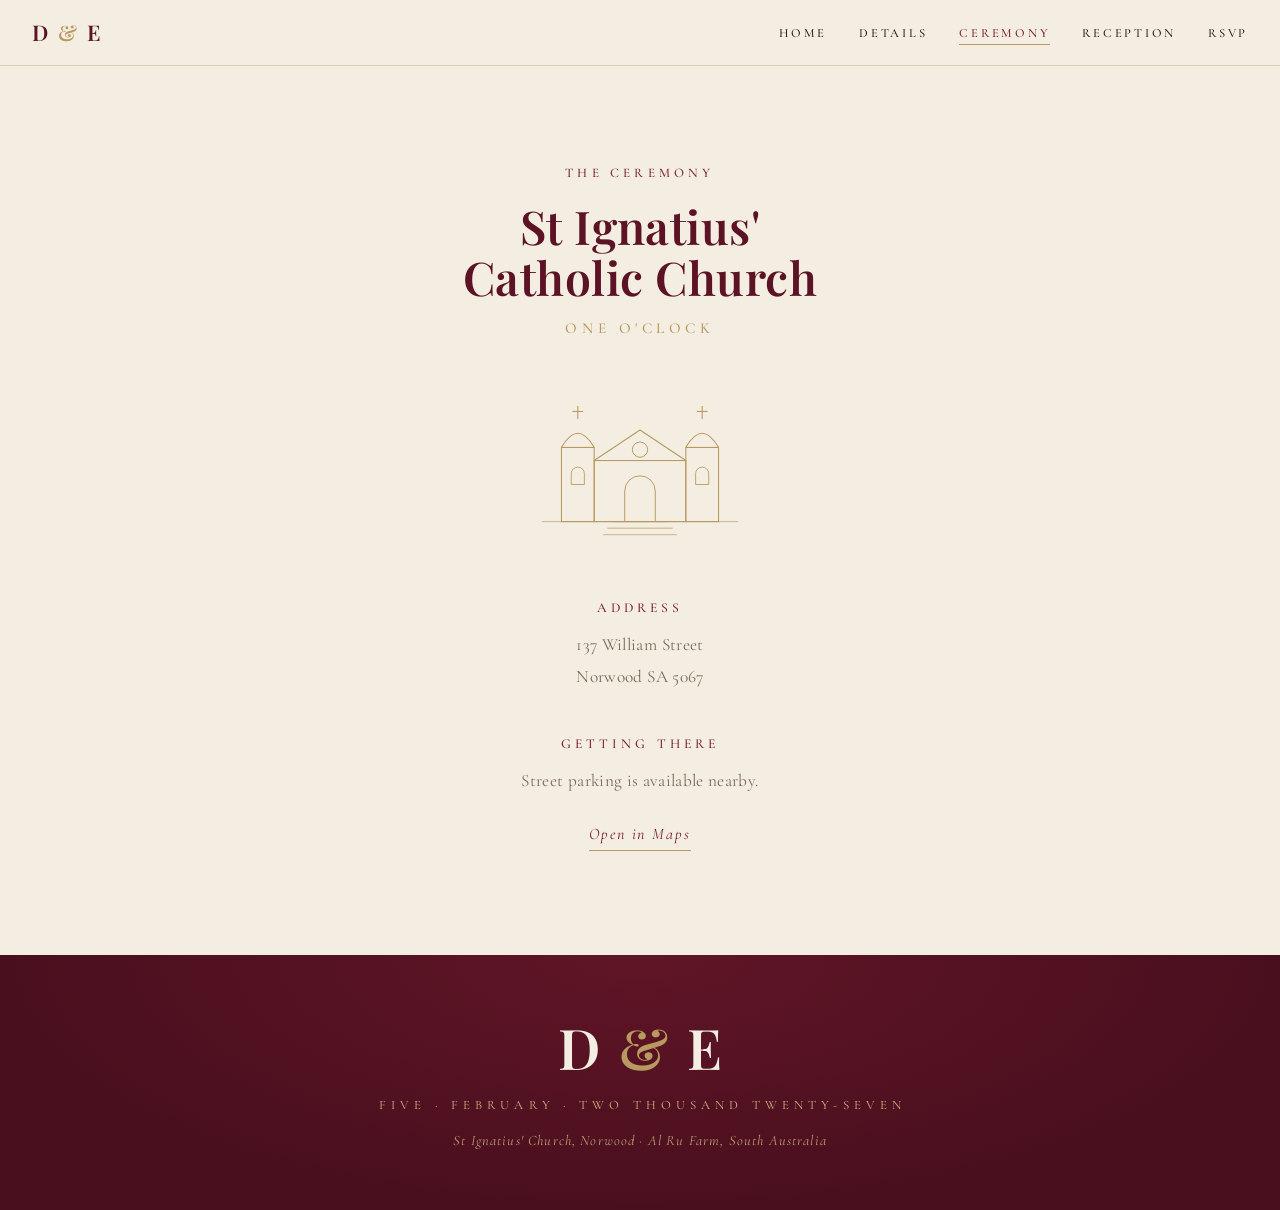
==== ceremony.html @ ce4c3391 "Redesign site to match invitation suite; add multi-page tabs Rework the wedding site into standalone" ====
<!DOCTYPE html>
<html lang="en">
<head>
  <meta charset="UTF-8" />
  <meta name="viewport" content="width=device-width, initial-scale=1.0" />
  <title>The Ceremony · Daniel &amp; Emilia</title>
  <meta name="description" content="The ceremony · St Ignatius' Catholic Church, Norwood · 5 February 2027" />
  <link rel="preconnect" href="https://fonts.googleapis.com" />
  <link rel="preconnect" href="https://fonts.gstatic.com" crossorigin />
  <link href="https://fonts.googleapis.com/css2?family=Cormorant+Garamond:ital,wght@0,300;0,400;0,500;0,600;1,300;1,400;1,500&family=Playfair+Display:ital,wght@0,400;0,500;0,600;0,700;1,400;1,500;1,600&display=swap" rel="stylesheet" />
  <link rel="stylesheet" href="styles.css" />
</head>
<body>

  <nav class="nav">
    <a href="index.html" class="nav-mono">D <span>&amp;</span> E</a>
    <ul class="nav-links">
      <li><a href="index.html">Home</a></li>
      <li><a href="details.html">Details</a></li>
      <li><a href="ceremony.html" class="active">Ceremony</a></li>
      <li><a href="reception.html">Reception</a></li>
      <li><a href="rsvp.html">RSVP</a></li>
    </ul>
  </nav>

  <main>
    <section class="page">
      <p class="eyebrow">The Ceremony</p>
      <div class="place">
        <h1 class="place-name">St Ignatius'<br/>Catholic Church</h1>
        <p class="place-time">One O'Clock</p>

        <div class="building" aria-hidden="true">
          <svg viewBox="0 0 220 150">
            <rect x="38" y="60" width="30" height="68" fill="none" stroke="currentColor" stroke-width="1"/>
            <path d="M38 60 Q53 34 68 60" fill="none" stroke="currentColor" stroke-width="1"/>
            <line x1="53" y1="34" x2="53" y2="22" stroke="currentColor" stroke-width="1"/>
            <line x1="48" y1="27" x2="58" y2="27" stroke="currentColor" stroke-width="1"/>
            <rect x="152" y="60" width="30" height="68" fill="none" stroke="currentColor" stroke-width="1"/>
            <path d="M152 60 Q167 34 182 60" fill="none" stroke="currentColor" stroke-width="1"/>
            <line x1="167" y1="34" x2="167" y2="22" stroke="currentColor" stroke-width="1"/>
            <line x1="162" y1="27" x2="172" y2="27" stroke="currentColor" stroke-width="1"/>
            <rect x="68" y="72" width="84" height="56" fill="none" stroke="currentColor" stroke-width="1"/>
            <path d="M68 72 L110 44 L152 72" fill="none" stroke="currentColor" stroke-width="1" stroke-linejoin="round"/>
            <circle cx="110" cy="62" r="7" fill="none" stroke="currentColor" stroke-width="0.9"/>
            <path d="M96 128 L96 100 a14 14 0 0 1 28 0 L124 128" fill="none" stroke="currentColor" stroke-width="0.9"/>
            <path d="M47 94 L47 84 a6 6 0 0 1 12 0 L59 94 Z" fill="none" stroke="currentColor" stroke-width="0.8"/>
            <path d="M161 94 L161 84 a6 6 0 0 1 12 0 L173 94 Z" fill="none" stroke="currentColor" stroke-width="0.8"/>
            <line x1="84" y1="128" x2="136" y2="128" stroke="currentColor" stroke-width="0.8"/>
            <line x1="80" y1="134" x2="140" y2="134" stroke="currentColor" stroke-width="0.7"/>
            <line x1="76" y1="140" x2="144" y2="140" stroke="currentColor" stroke-width="0.6"/>
            <line x1="20" y1="128" x2="200" y2="128" stroke="currentColor" stroke-width="0.6"/>
          </svg>
        </div>

        <div class="place-block">
          <p class="detail-label">Address</p>
          <p class="detail-text">137 William Street<br/>Norwood SA 5067</p>
        </div>

        <div class="place-block">
          <p class="detail-label">Getting There</p>
          <p class="detail-text">Street parking is available nearby.</p>
          <a class="map-link" href="https://maps.google.com/?q=St+Ignatius+Catholic+Church+137+William+Street+Norwood+SA+5067" target="_blank" rel="noopener">Open in Maps</a>
        </div>
      </div>
    </section>
  </main>

  <footer class="footer">
    <p class="monogram">D <span>&amp;</span> E</p>
    <p class="footer-date">Five · February · Two Thousand Twenty-Seven</p>
    <p class="footer-small">St Ignatius' Church, Norwood · Al Ru Farm, South Australia</p>
  </footer>

</body>
</html>
---- styles.css ----
:root {
  --burgundy-dark: #4a0f1e;
  --burgundy: #5c1325;
  --burgundy-wine: #7a1d31;
  --cream: #f4eee2;
  --cream-soft: #f8f3e8;
  --cream-warm: #ece2cf;
  --champagne: #b8995f;
  --champagne-soft: #cdb585;
  --ink: #2b1d15;
  --muted: #7a6a5a;
}

* { box-sizing: border-box; margin: 0; padding: 0; }

html { scroll-behavior: smooth; }

body {
  background: var(--cream);
  color: var(--ink);
  font-family: 'Cormorant Garamond', Georgia, serif;
  font-weight: 400;
  line-height: 1.7;
  font-size: 17px;
  min-height: 100vh;
  display: flex;
  flex-direction: column;
  -webkit-font-smoothing: antialiased;
  -moz-osx-font-smoothing: grayscale;
}

main { flex: 1 0 auto; }

img { max-width: 100%; display: block; }

/* ============================================================
   NAV / TABS
============================================================ */
.nav {
  position: sticky;
  top: 0;
  z-index: 100;
  display: flex;
  align-items: center;
  justify-content: space-between;
  padding: 0.9rem 2rem;
  background: rgba(244, 238, 226, 0.94);
  -webkit-backdrop-filter: blur(8px);
  backdrop-filter: blur(8px);
  border-bottom: 1px solid rgba(184, 153, 95, 0.35);
}

.nav-mono {
  font-family: 'Playfair Display', serif;
  font-weight: 600;
  font-size: 1.35rem;
  color: var(--burgundy);
  text-decoration: none;
  letter-spacing: 0.08em;
}
.nav-mono span { color: var(--champagne); margin: 0 0.08em; }

.nav-links {
  list-style: none;
  display: flex;
  gap: 2rem;
  flex-wrap: wrap;
  justify-content: flex-end;
}
.nav-links a {
  font-family: 'Cormorant Garamond', serif;
  font-size: 0.78rem;
  font-weight: 500;
  letter-spacing: 0.22em;
  text-transform: uppercase;
  color: var(--ink);
  text-decoration: none;
  padding-bottom: 3px;
  border-bottom: 1px solid transparent;
  transition: color 0.25s ease, border-color 0.25s ease;
}
.nav-links a:hover { color: var(--burgundy-wine); }
.nav-links a.active {
  color: var(--burgundy-wine);
  border-bottom-color: var(--champagne);
}

/* ============================================================
   HERO / THE INVITATION
============================================================ */
.hero {
  min-height: calc(100vh - 62px);
  background: var(--cream);
  background-image: radial-gradient(ellipse at top, rgba(184, 153, 95, 0.10), transparent 65%);
  color: var(--ink);
  display: flex;
  align-items: center;
  justify-content: center;
  padding: 3.5rem 1.5rem;
}

.invite-frame {
  border: 1px solid rgba(184, 153, 95, 0.55);
  padding: clamp(2.5rem, 6vw, 4.5rem) clamp(1.5rem, 5vw, 4rem);
  max-width: 720px;
  width: 100%;
  position: relative;
}
.invite-frame::before {
  content: "";
  position: absolute;
  inset: 7px;
  border: 1px solid rgba(184, 153, 95, 0.28);
  pointer-events: none;
}

.hero-inner { text-align: center; position: relative; }

.building {
  color: var(--champagne);
  width: clamp(150px, 30vw, 240px);
  margin: 0 auto 2rem;
}
.building svg { width: 100%; height: auto; }

.hero-names {
  font-family: 'Playfair Display', serif;
  font-weight: 600;
  font-size: clamp(2.8rem, 9vw, 5.25rem);
  line-height: 1.0;
  color: var(--burgundy);
  text-transform: uppercase;
  letter-spacing: 0.02em;
  margin-bottom: 1.75rem;
}
.hero-names .name { display: block; }
.hero-names .amp {
  display: block;
  font-family: 'Playfair Display', serif;
  font-style: italic;
  font-weight: 400;
  text-transform: none;
  color: var(--champagne);
  font-size: 0.62em;
  line-height: 0.9;
  margin: 0.02em 0;
}

.hero-tag {
  font-family: 'Cormorant Garamond', serif;
  font-weight: 400;
  font-size: clamp(0.8rem, 1.6vw, 0.95rem);
  color: var(--muted);
  letter-spacing: 0.3em;
  text-transform: uppercase;
  line-height: 2;
  margin-bottom: 1.5rem;
}

.hero-date-big {
  font-family: 'Playfair Display', serif;
  font-weight: 600;
  font-size: clamp(1.1rem, 2.4vw, 1.5rem);
  color: var(--ink);
  letter-spacing: 0.12em;
  text-transform: uppercase;
  margin-bottom: 2rem;
}

.hero-rule { display: flex; justify-content: center; margin: 1.75rem 0; }
.hero-rule span {
  display: block;
  height: 1px;
  width: 150px;
  background: linear-gradient(to right, transparent, var(--champagne), transparent);
}

.invite-addresses {
  display: grid;
  grid-template-columns: 1fr 1fr;
  gap: 2.5rem;
  max-width: 520px;
  margin: 0 auto 2.5rem;
}
.invite-address {
  font-family: 'Cormorant Garamond', serif;
  font-size: 0.82rem;
  font-weight: 500;
  letter-spacing: 0.16em;
  text-transform: uppercase;
  color: var(--burgundy-wine);
  line-height: 1.9;
}
@media (max-width: 520px) {
  .invite-addresses { grid-template-columns: 1fr; gap: 1.75rem; }
}

/* ============================================================
   BUTTONS
============================================================ */
.btn {
  display: inline-block;
  align-self: center;
  background: var(--burgundy);
  color: var(--cream);
  border: 1px solid var(--burgundy);
  padding: 1.05rem 3.5rem;
  font-family: 'Cormorant Garamond', serif;
  font-size: 0.78rem;
  font-weight: 500;
  letter-spacing: 0.5em;
  text-transform: uppercase;
  text-decoration: none;
  cursor: pointer;
  transition: all 0.35s ease;
  padding-left: calc(3.5rem + 0.5em);
}
.btn:hover { background: var(--burgundy-dark); border-color: var(--champagne); }

.btn-line {
  background: transparent;
  color: var(--burgundy);
  border: 1px solid var(--champagne);
  font-size: 0.72rem;
  letter-spacing: 0.55em;
  padding: 0.95rem 2.75rem;
  padding-left: calc(2.75rem + 0.55em);
}
.btn-line:hover { background: var(--burgundy); color: var(--cream); border-color: var(--burgundy); }

/* ============================================================
   INTERIOR PAGES
============================================================ */
.page {
  padding: 6rem 1.5rem 6.5rem;
  text-align: center;
}

.eyebrow {
  font-family: 'Cormorant Garamond', serif;
  font-weight: 500;
  font-size: 0.82rem;
  color: var(--burgundy-wine);
  letter-spacing: 0.32em;
  text-transform: uppercase;
  margin-bottom: 1rem;
}

.section-title {
  font-family: 'Playfair Display', serif;
  font-weight: 600;
  font-size: clamp(2.4rem, 6vw, 4rem);
  line-height: 1.05;
  color: var(--burgundy);
  letter-spacing: 0.01em;
  margin-bottom: 1.5rem;
}

.ornament {
  color: var(--champagne);
  display: flex;
  justify-content: center;
  margin: 0 auto 3rem;
  max-width: 180px;
  opacity: 0.85;
}
.ornament svg { width: 100%; height: auto; }

/* ---- Details grid ---- */
.detail-grid {
  display: grid;
  grid-template-columns: 1fr 1fr;
  gap: 4rem 3rem;
  max-width: 820px;
  margin: 2.5rem auto 0;
}
@media (max-width: 640px) {
  .detail-grid { grid-template-columns: 1fr; gap: 3.25rem; }
}

.detail { text-align: center; padding: 0 0.5rem; }

.detail-label {
  font-family: 'Cormorant Garamond', serif;
  font-weight: 500;
  font-size: 0.85rem;
  color: var(--burgundy-wine);
  letter-spacing: 0.3em;
  text-transform: uppercase;
  margin-bottom: 1rem;
}

.detail-sub {
  font-family: 'Playfair Display', serif;
  font-style: italic;
  font-weight: 400;
  font-size: 1.25rem;
  color: var(--burgundy-wine);
  margin-bottom: 0.6rem;
}

.detail-text {
  font-family: 'Cormorant Garamond', serif;
  font-weight: 400;
  font-size: 1.08rem;
  color: var(--muted);
  line-height: 1.85;
  letter-spacing: 0.02em;
}
.detail-text + .detail-text { margin-top: 0.1rem; }

/* ---- Place pages (ceremony / reception) ---- */
.place { max-width: 600px; margin: 0 auto; }

.place-name {
  font-family: 'Playfair Display', serif;
  font-weight: 600;
  font-size: clamp(1.9rem, 5vw, 2.9rem);
  line-height: 1.1;
  color: var(--burgundy);
  letter-spacing: 0.01em;
  margin-bottom: 0.85rem;
}

.place-time {
  font-family: 'Cormorant Garamond', serif;
  font-weight: 500;
  font-size: 0.95rem;
  letter-spacing: 0.3em;
  text-transform: uppercase;
  color: var(--champagne);
  margin-bottom: 2.5rem;
}

.place-block { margin-top: 2.5rem; }
.place-block .detail-label { margin-bottom: 0.6rem; }

.map-link {
  display: inline-block;
  margin-top: 1.5rem;
  font-family: 'Cormorant Garamond', serif;
  font-style: italic;
  font-size: 1rem;
  letter-spacing: 0.12em;
  color: var(--burgundy-wine);
  text-decoration: none;
  border-bottom: 1px solid var(--champagne);
  padding-bottom: 2px;
  transition: color 0.25s ease, border-color 0.25s ease;
}
.map-link:hover { color: var(--burgundy); border-color: var(--burgundy); }

/* ============================================================
   RSVP
============================================================ */
.rsvp-date {
  font-family: 'Playfair Display', serif;
  font-weight: 600;
  font-size: clamp(1.4rem, 3.5vw, 2rem);
  letter-spacing: 0.1em;
  text-transform: uppercase;
  color: var(--burgundy);
  margin-bottom: 0.5rem;
}

.rsvp-intro {
  font-family: 'Cormorant Garamond', serif;
  font-style: italic;
  font-size: 1.15rem;
  color: var(--muted);
  margin-bottom: 0.5rem;
}

.rsvp-note {
  font-family: 'Cormorant Garamond', serif;
  font-style: italic;
  font-size: 1.05rem;
  color: var(--muted);
  max-width: 460px;
  margin: 2.5rem auto 0;
  line-height: 1.7;
}

.rsvp-form {
  max-width: 520px;
  margin: 3.5rem auto 0;
  display: flex;
  flex-direction: column;
  gap: 2.25rem;
  text-align: left;
}

.field { border: 0; padding: 0; margin: 0; }

.field label,
.field legend {
  display: block;
  font-family: 'Cormorant Garamond', serif;
  font-weight: 500;
  font-size: 0.85rem;
  color: var(--burgundy-wine);
  letter-spacing: 0.2em;
  text-transform: uppercase;
  margin-bottom: 0.75rem;
  padding: 0;
}

.field input[type="text"],
.field textarea {
  width: 100%;
  font-family: 'Cormorant Garamond', serif;
  font-size: 1.15rem;
  color: var(--ink);
  background: transparent;
  border: none;
  border-bottom: 1px solid rgba(92, 19, 37, 0.3);
  padding: 0.6rem 0.2rem;
  outline: none;
  transition: border-color 0.3s;
}
.field input[type="text"]:focus,
.field textarea:focus { border-bottom-color: var(--burgundy); }
.field textarea { resize: vertical; min-height: 80px; }

.radio-group { display: flex; flex-direction: column; gap: 1rem; }

.radio {
  display: flex;
  align-items: center;
  gap: 1rem;
  font-family: 'Playfair Display', serif;
  font-size: 1.15rem;
  font-style: italic;
  color: var(--ink);
  cursor: pointer;
  font-weight: 400;
  margin: 0;
}
.radio input[type="radio"] {
  appearance: none;
  -webkit-appearance: none;
  width: 14px;
  height: 14px;
  border: 1px solid var(--burgundy-wine);
  border-radius: 50%;
  margin: 0;
  display: grid;
  place-items: center;
  cursor: pointer;
  background: transparent;
  flex-shrink: 0;
}
.radio input[type="radio"]:checked { border-color: var(--burgundy); }
.radio input[type="radio"]:checked::after {
  content: "";
  width: 7px;
  height: 7px;
  border-radius: 50%;
  background: var(--burgundy);
}

.rsvp-form .btn { margin-top: 1rem; }

.hp { position: absolute; left: -9999px; }

/* ============================================================
   FOOTER
============================================================ */
.footer {
  flex-shrink: 0;
  background: var(--burgundy-dark);
  color: var(--cream);
  text-align: center;
  padding: 4rem 1.5rem 3.5rem;
  background-image: radial-gradient(ellipse at center top, rgba(122, 29, 49, 0.45), transparent 70%);
}
.monogram {
  font-family: 'Playfair Display', serif;
  font-weight: 600;
  font-size: clamp(2.4rem, 6vw, 3.5rem);
  color: var(--cream);
  line-height: 1;
  margin-bottom: 1.25rem;
}
.monogram span { color: var(--champagne); margin: 0 0.1em; }
.footer-date {
  font-family: 'Cormorant Garamond', serif;
  font-size: 0.8rem;
  letter-spacing: 0.4em;
  text-transform: uppercase;
  color: var(--champagne-soft);
  margin-bottom: 0.75rem;
  padding-left: 0.4em;
}
.footer-small {
  font-family: 'Cormorant Garamond', serif;
  font-style: italic;
  font-size: 0.9rem;
  color: var(--champagne-soft);
  letter-spacing: 0.08em;
  opacity: 0.85;
}

/* ============================================================
   MOBILE
============================================================ */
@media (max-width: 720px) {
  .nav { flex-direction: column; gap: 0.7rem; padding: 0.8rem 1rem; }
  .nav-links { gap: 1.1rem; justify-content: center; }
  .nav-links a { font-size: 0.72rem; letter-spacing: 0.16em; }
  .hero { min-height: 0; }
}
@media (max-width: 640px) {
  .page { padding: 4.5rem 1.25rem 5rem; }
  .hero { padding: 3rem 1rem; }
  .invite-frame { padding: 2.5rem 1.5rem; }
}
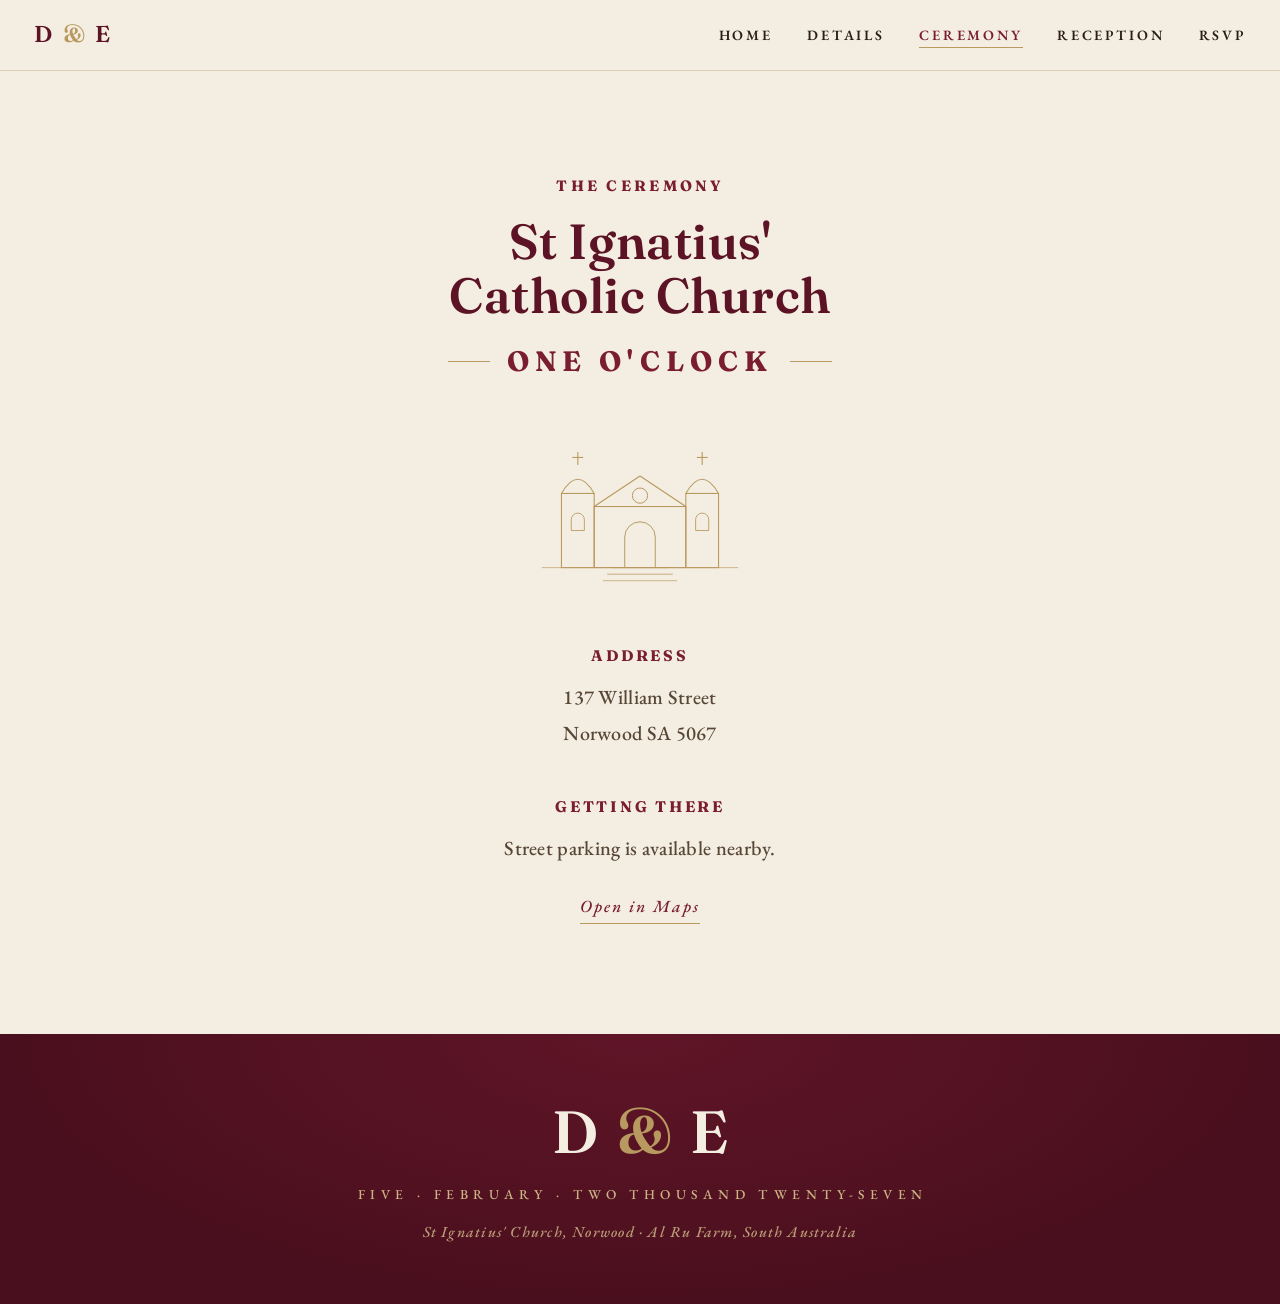
==== commit 877c1161: "Switch fonts site-wide to Fraunces (headings) + EB Garamond (body) Co-Authored-By: Claude Opus 4.8 <" ====
--- a/ceremony.html
+++ b/ceremony.html
@@ -7,7 +7,7 @@
   <meta name="description" content="The ceremony · St Ignatius' Catholic Church, Norwood · 5 February 2027" />
   <link rel="preconnect" href="https://fonts.googleapis.com" />
   <link rel="preconnect" href="https://fonts.gstatic.com" crossorigin />
-  <link href="https://fonts.googleapis.com/css2?family=Cormorant+Garamond:ital,wght@0,300;0,400;0,500;0,600;1,300;1,400;1,500&family=Playfair+Display:ital,wght@0,400;0,500;0,600;0,700;1,400;1,500;1,600&display=swap" rel="stylesheet" />
+  <link href="https://fonts.googleapis.com/css2?family=EB+Garamond:ital,wght@0,400;0,500;0,600;0,700;1,400;1,500&family=Fraunces:ital,opsz,wght@0,9..144,500;0,9..144,600;0,9..144,700;1,9..144,500;1,9..144,600&display=swap" rel="stylesheet" />
   <link rel="stylesheet" href="styles.css" />
 </head>
 <body>
--- a/styles.css
+++ b/styles.css
@@ -8,20 +8,20 @@
   --champagne: #b8995f;
   --champagne-soft: #cdb585;
   --ink: #2b1d15;
-  --muted: #7a6a5a;
+  --muted: #574636;
 }
 
 * { box-sizing: border-box; margin: 0; padding: 0; }
 
-html { scroll-behavior: smooth; }
+html { scroll-behavior: smooth; font-size: 17px; }
 
 body {
   background: var(--cream);
   color: var(--ink);
-  font-family: 'Cormorant Garamond', Georgia, serif;
-  font-weight: 400;
+  font-family: 'EB Garamond', Georgia, serif;
+  font-weight: 500;
   line-height: 1.7;
-  font-size: 17px;
+  font-size: 1rem;
   min-height: 100vh;
   display: flex;
   flex-direction: column;
@@ -51,7 +51,7 @@
 }
 
 .nav-mono {
-  font-family: 'Playfair Display', serif;
+  font-family: 'Fraunces', serif;
   font-weight: 600;
   font-size: 1.35rem;
   color: var(--burgundy);
@@ -68,10 +68,10 @@
   justify-content: flex-end;
 }
 .nav-links a {
-  font-family: 'Cormorant Garamond', serif;
-  font-size: 0.78rem;
-  font-weight: 500;
-  letter-spacing: 0.22em;
+  font-family: 'EB Garamond', serif;
+  font-size: 0.84rem;
+  font-weight: 600;
+  letter-spacing: 0.2em;
   text-transform: uppercase;
   color: var(--ink);
   text-decoration: none;
@@ -124,30 +124,30 @@
 .building svg { width: 100%; height: auto; }
 
 .hero-names {
-  font-family: 'Playfair Display', serif;
-  font-weight: 600;
-  font-size: clamp(2.8rem, 9vw, 5.25rem);
-  line-height: 1.0;
+  font-family: 'Fraunces', serif;
+  font-weight: 600;
+  font-size: clamp(1.9rem, 6.8vw, 6.25rem);
+  line-height: 1.05;
   color: var(--burgundy);
   text-transform: uppercase;
-  letter-spacing: 0.02em;
-  margin-bottom: 1.75rem;
-}
-.hero-names .name { display: block; }
+  letter-spacing: 0.01em;
+  white-space: nowrap;
+  margin: 0 auto 1.6rem;
+}
+.hero-names .name { display: inline; }
 .hero-names .amp {
-  display: block;
-  font-family: 'Playfair Display', serif;
+  display: inline;
+  font-family: 'Fraunces', serif;
   font-style: italic;
   font-weight: 400;
   text-transform: none;
   color: var(--champagne);
-  font-size: 0.62em;
-  line-height: 0.9;
-  margin: 0.02em 0;
+  font-size: 0.6em;
+  margin: 0 0.08em;
 }
 
 .hero-tag {
-  font-family: 'Cormorant Garamond', serif;
+  font-family: 'EB Garamond', serif;
   font-weight: 400;
   font-size: clamp(0.8rem, 1.6vw, 0.95rem);
   color: var(--muted);
@@ -158,7 +158,7 @@
 }
 
 .hero-date-big {
-  font-family: 'Playfair Display', serif;
+  font-family: 'Fraunces', serif;
   font-weight: 600;
   font-size: clamp(1.1rem, 2.4vw, 1.5rem);
   color: var(--ink);
@@ -183,7 +183,7 @@
   margin: 0 auto 2.5rem;
 }
 .invite-address {
-  font-family: 'Cormorant Garamond', serif;
+  font-family: 'EB Garamond', serif;
   font-size: 0.82rem;
   font-weight: 500;
   letter-spacing: 0.16em;
@@ -204,16 +204,16 @@
   background: var(--burgundy);
   color: var(--cream);
   border: 1px solid var(--burgundy);
-  padding: 1.05rem 3.5rem;
-  font-family: 'Cormorant Garamond', serif;
-  font-size: 0.78rem;
-  font-weight: 500;
-  letter-spacing: 0.5em;
+  padding: 1.05rem 3rem;
+  font-family: 'EB Garamond', serif;
+  font-size: 0.95rem;
+  font-weight: 600;
+  letter-spacing: 0.22em;
   text-transform: uppercase;
   text-decoration: none;
   cursor: pointer;
   transition: all 0.35s ease;
-  padding-left: calc(3.5rem + 0.5em);
+  padding-left: calc(3rem + 0.22em);
 }
 .btn:hover { background: var(--burgundy-dark); border-color: var(--champagne); }
 
@@ -221,10 +221,18 @@
   background: transparent;
   color: var(--burgundy);
   border: 1px solid var(--champagne);
-  font-size: 0.72rem;
-  letter-spacing: 0.55em;
-  padding: 0.95rem 2.75rem;
-  padding-left: calc(2.75rem + 0.55em);
+  font-size: 0.9rem;
+  letter-spacing: 0.22em;
+  padding: 0.95rem 2.5rem;
+  padding-left: calc(2.5rem + 0.22em);
+}
+
+/* larger, easy-to-read hero buttons */
+.hero-cta-row .btn {
+  font-size: 1.02rem;
+  letter-spacing: 0.2em;
+  padding: 1.1rem 2.9rem;
+  padding-left: calc(2.9rem + 0.2em);
 }
 .btn-line:hover { background: var(--burgundy); color: var(--cream); border-color: var(--burgundy); }
 
@@ -237,17 +245,17 @@
 }
 
 .eyebrow {
-  font-family: 'Cormorant Garamond', serif;
-  font-weight: 500;
-  font-size: 0.82rem;
+  font-family: 'Fraunces', serif;
+  font-weight: 700;
+  font-size: 0.88rem;
   color: var(--burgundy-wine);
-  letter-spacing: 0.32em;
+  letter-spacing: 0.22em;
   text-transform: uppercase;
   margin-bottom: 1rem;
 }
 
 .section-title {
-  font-family: 'Playfair Display', serif;
+  font-family: 'Fraunces', serif;
   font-weight: 600;
   font-size: clamp(2.4rem, 6vw, 4rem);
   line-height: 1.05;
@@ -281,17 +289,17 @@
 .detail { text-align: center; padding: 0 0.5rem; }
 
 .detail-label {
-  font-family: 'Cormorant Garamond', serif;
-  font-weight: 500;
-  font-size: 0.85rem;
+  font-family: 'Fraunces', serif;
+  font-weight: 700;
+  font-size: 0.9rem;
   color: var(--burgundy-wine);
-  letter-spacing: 0.3em;
+  letter-spacing: 0.18em;
   text-transform: uppercase;
   margin-bottom: 1rem;
 }
 
 .detail-sub {
-  font-family: 'Playfair Display', serif;
+  font-family: 'Fraunces', serif;
   font-style: italic;
   font-weight: 400;
   font-size: 1.25rem;
@@ -300,12 +308,12 @@
 }
 
 .detail-text {
-  font-family: 'Cormorant Garamond', serif;
-  font-weight: 400;
-  font-size: 1.08rem;
+  font-family: 'EB Garamond', serif;
+  font-weight: 500;
+  font-size: 1.18rem;
   color: var(--muted);
-  line-height: 1.85;
-  letter-spacing: 0.02em;
+  line-height: 1.8;
+  letter-spacing: 0.015em;
 }
 .detail-text + .detail-text { margin-top: 0.1rem; }
 
@@ -313,7 +321,7 @@
 .place { max-width: 600px; margin: 0 auto; }
 
 .place-name {
-  font-family: 'Playfair Display', serif;
+  font-family: 'Fraunces', serif;
   font-weight: 600;
   font-size: clamp(1.9rem, 5vw, 2.9rem);
   line-height: 1.1;
@@ -323,13 +331,24 @@
 }
 
 .place-time {
-  font-family: 'Cormorant Garamond', serif;
-  font-weight: 500;
-  font-size: 0.95rem;
-  letter-spacing: 0.3em;
-  text-transform: uppercase;
-  color: var(--champagne);
+  display: flex;
+  align-items: center;
+  justify-content: center;
+  gap: 1rem;
+  font-family: 'Fraunces', serif;
+  font-weight: 700;
+  font-size: clamp(1.2rem, 2.8vw, 1.65rem);
+  letter-spacing: 0.22em;
+  text-transform: uppercase;
+  color: var(--burgundy-wine);
   margin-bottom: 2.5rem;
+}
+.place-time::before,
+.place-time::after {
+  content: "";
+  height: 1px;
+  width: 42px;
+  background: var(--champagne);
 }
 
 .place-block { margin-top: 2.5rem; }
@@ -338,7 +357,7 @@
 .map-link {
   display: inline-block;
   margin-top: 1.5rem;
-  font-family: 'Cormorant Garamond', serif;
+  font-family: 'EB Garamond', serif;
   font-style: italic;
   font-size: 1rem;
   letter-spacing: 0.12em;
@@ -354,7 +373,7 @@
    RSVP
 ============================================================ */
 .rsvp-date {
-  font-family: 'Playfair Display', serif;
+  font-family: 'Fraunces', serif;
   font-weight: 600;
   font-size: clamp(1.4rem, 3.5vw, 2rem);
   letter-spacing: 0.1em;
@@ -364,17 +383,19 @@
 }
 
 .rsvp-intro {
-  font-family: 'Cormorant Garamond', serif;
-  font-style: italic;
-  font-size: 1.15rem;
+  font-family: 'EB Garamond', serif;
+  font-style: italic;
+  font-weight: 500;
+  font-size: 1.22rem;
   color: var(--muted);
   margin-bottom: 0.5rem;
 }
 
 .rsvp-note {
-  font-family: 'Cormorant Garamond', serif;
-  font-style: italic;
-  font-size: 1.05rem;
+  font-family: 'EB Garamond', serif;
+  font-style: italic;
+  font-weight: 500;
+  font-size: 1.12rem;
   color: var(--muted);
   max-width: 460px;
   margin: 2.5rem auto 0;
@@ -395,11 +416,11 @@
 .field label,
 .field legend {
   display: block;
-  font-family: 'Cormorant Garamond', serif;
-  font-weight: 500;
-  font-size: 0.85rem;
+  font-family: 'Fraunces', serif;
+  font-weight: 700;
+  font-size: 0.92rem;
   color: var(--burgundy-wine);
-  letter-spacing: 0.2em;
+  letter-spacing: 0.14em;
   text-transform: uppercase;
   margin-bottom: 0.75rem;
   padding: 0;
@@ -408,7 +429,7 @@
 .field input[type="text"],
 .field textarea {
   width: 100%;
-  font-family: 'Cormorant Garamond', serif;
+  font-family: 'EB Garamond', serif;
   font-size: 1.15rem;
   color: var(--ink);
   background: transparent;
@@ -424,17 +445,19 @@
 
 .radio-group { display: flex; flex-direction: column; gap: 1rem; }
 
-.radio {
+.field .radio {
   display: flex;
   align-items: center;
-  gap: 1rem;
-  font-family: 'Playfair Display', serif;
+  gap: 0.85rem;
+  font-family: 'Fraunces', serif;
   font-size: 1.15rem;
   font-style: italic;
   color: var(--ink);
   cursor: pointer;
   font-weight: 400;
   margin: 0;
+  text-transform: none;
+  letter-spacing: 0.01em;
 }
 .radio input[type="radio"] {
   appearance: none;
@@ -475,7 +498,7 @@
   background-image: radial-gradient(ellipse at center top, rgba(122, 29, 49, 0.45), transparent 70%);
 }
 .monogram {
-  font-family: 'Playfair Display', serif;
+  font-family: 'Fraunces', serif;
   font-weight: 600;
   font-size: clamp(2.4rem, 6vw, 3.5rem);
   color: var(--cream);
@@ -484,7 +507,7 @@
 }
 .monogram span { color: var(--champagne); margin: 0 0.1em; }
 .footer-date {
-  font-family: 'Cormorant Garamond', serif;
+  font-family: 'EB Garamond', serif;
   font-size: 0.8rem;
   letter-spacing: 0.4em;
   text-transform: uppercase;
@@ -493,7 +516,7 @@
   padding-left: 0.4em;
 }
 .footer-small {
-  font-family: 'Cormorant Garamond', serif;
+  font-family: 'EB Garamond', serif;
   font-style: italic;
   font-size: 0.9rem;
   color: var(--champagne-soft);
@@ -515,3 +538,237 @@
   .hero { padding: 3rem 1rem; }
   .invite-frame { padding: 2.5rem 1.5rem; }
 }
+
+/* ============================================================
+   HOME PAGE — LANDING
+============================================================ */
+.home-hero {
+  position: relative;
+  min-height: calc(100vh - 62px);
+  display: flex;
+  align-items: center;
+  justify-content: center;
+  text-align: center;
+  padding: 6rem 1.5rem;
+  overflow: hidden;
+  color: var(--cream);
+  background: var(--burgundy-dark);
+  background-image:
+    radial-gradient(ellipse at center, rgba(122, 29, 49, 0.55), transparent 70%),
+    radial-gradient(ellipse at top, rgba(184, 153, 95, 0.10), transparent 60%);
+}
+.home-hero::before,
+.home-hero::after {
+  content: "";
+  position: absolute;
+  left: 50%;
+  transform: translateX(-50%);
+  width: 90%;
+  max-width: 940px;
+  height: 1px;
+  background: linear-gradient(to right, transparent, rgba(184, 153, 95, 0.45), transparent);
+}
+.home-hero::before { top: 2.25rem; }
+.home-hero::after { bottom: 2.25rem; }
+
+.home-hero-inner { position: relative; max-width: 1040px; width: 100%; }
+
+.home-hero .building {
+  color: var(--champagne);
+  width: clamp(150px, 26vw, 220px);
+  margin: 0 auto 1.75rem;
+}
+.home-hero .hero-names {
+  color: var(--cream);
+  margin-bottom: 1.25rem;
+}
+.home-hero .hero-names .amp { color: var(--champagne); }
+
+.home-tag {
+  font-family: 'EB Garamond', serif;
+  font-style: italic;
+  font-weight: 500;
+  font-size: clamp(1.25rem, 2.6vw, 1.7rem);
+  letter-spacing: 0.08em;
+  color: var(--champagne-soft);
+  margin-bottom: 1.75rem;
+}
+.home-date {
+  font-family: 'EB Garamond', serif;
+  font-weight: 600;
+  font-size: clamp(1.05rem, 2.1vw, 1.4rem);
+  letter-spacing: 0.24em;
+  text-transform: uppercase;
+  color: var(--cream);
+  margin-bottom: 1rem;
+  padding-left: 0.24em;
+}
+.home-venue {
+  font-family: 'EB Garamond', serif;
+  font-weight: 600;
+  font-size: clamp(0.9rem, 1.5vw, 1.05rem);
+  letter-spacing: 0.32em;
+  text-transform: uppercase;
+  color: var(--champagne-soft);
+  padding-left: 0.32em;
+}
+
+.hero-cta-row {
+  display: flex;
+  gap: 1.25rem;
+  justify-content: center;
+  flex-wrap: wrap;
+  margin-top: 2.75rem;
+}
+
+.btn-gold {
+  background: var(--champagne);
+  color: var(--burgundy-dark);
+  border: 1px solid var(--champagne);
+}
+.btn-gold:hover { background: var(--champagne-soft); border-color: var(--champagne-soft); }
+
+.btn-ghost {
+  background: transparent;
+  color: var(--cream);
+  border: 1px solid var(--champagne);
+}
+.btn-ghost:hover { background: var(--champagne); color: var(--burgundy-dark); border-color: var(--champagne); }
+
+.scroll-cue {
+  position: absolute;
+  bottom: 1.5rem;
+  left: 50%;
+  transform: translateX(-50%);
+  color: var(--champagne);
+  opacity: 0.85;
+  animation: bob 2.2s ease-in-out infinite;
+}
+@keyframes bob {
+  0%, 100% { transform: translate(-50%, 0); }
+  50% { transform: translate(-50%, 6px); }
+}
+
+/* ---- shared section backgrounds ---- */
+.home-section {
+  padding: 6.5rem 1.5rem;
+  text-align: center;
+}
+.section-cream { background: var(--cream); color: var(--ink); }
+.section-cream-warm { background: var(--cream-warm); color: var(--ink); }
+.section-burgundy {
+  background: var(--burgundy-dark);
+  color: var(--cream);
+  background-image: radial-gradient(ellipse at center, rgba(122, 29, 49, 0.45), transparent 70%);
+}
+.section-burgundy .eyebrow { color: var(--champagne); }
+.section-burgundy .section-title { color: var(--cream); }
+
+.welcome-text {
+  font-family: 'EB Garamond', serif;
+  font-size: 1.3rem;
+  font-weight: 500;
+  font-style: italic;
+  color: var(--muted);
+  max-width: 640px;
+  margin: 0 auto;
+  line-height: 1.75;
+}
+
+/* ---- at a glance ---- */
+.glance-grid {
+  display: grid;
+  grid-template-columns: repeat(3, 1fr);
+  gap: 3rem;
+  max-width: 880px;
+  margin: 2.75rem auto 0;
+}
+.glance-main {
+  font-family: 'Fraunces', serif;
+  font-weight: 600;
+  font-size: 1.55rem;
+  color: var(--burgundy);
+  margin-bottom: 0.4rem;
+}
+@media (max-width: 720px) {
+  .glance-grid { grid-template-columns: 1fr; gap: 2.5rem; }
+}
+
+/* ---- explore cards ---- */
+.card-grid {
+  display: grid;
+  grid-template-columns: repeat(4, 1fr);
+  gap: 1.5rem;
+  max-width: 1040px;
+  margin: 2.75rem auto 0;
+}
+.nav-card {
+  display: block;
+  text-decoration: none;
+  color: var(--ink);
+  background: var(--cream-soft);
+  border: 1px solid rgba(184, 153, 95, 0.5);
+  padding: 2.5rem 1.4rem;
+  transition: transform 0.3s ease, box-shadow 0.3s ease, border-color 0.3s ease;
+}
+.nav-card:hover {
+  transform: translateY(-4px);
+  border-color: var(--burgundy);
+  box-shadow: 0 14px 30px rgba(74, 15, 30, 0.12);
+}
+.card-icon {
+  color: var(--champagne);
+  width: 54px;
+  margin: 0 auto 1.25rem;
+}
+.card-icon svg { width: 100%; height: auto; }
+.card-title {
+  font-family: 'Fraunces', serif;
+  font-weight: 600;
+  font-size: 1.35rem;
+  color: var(--burgundy);
+  margin-bottom: 0.6rem;
+}
+.card-text {
+  font-family: 'EB Garamond', serif;
+  font-weight: 500;
+  font-size: 1.12rem;
+  color: var(--muted);
+  line-height: 1.6;
+}
+@media (max-width: 860px) {
+  .card-grid { grid-template-columns: 1fr 1fr; }
+}
+@media (max-width: 480px) {
+  .card-grid { grid-template-columns: 1fr; }
+}
+
+/* ---- countdown ---- */
+.count-grid {
+  display: flex;
+  gap: clamp(1.5rem, 5vw, 3.5rem);
+  justify-content: center;
+  flex-wrap: wrap;
+  margin-top: 2.5rem;
+}
+.count-item { display: flex; flex-direction: column; align-items: center; min-width: 64px; }
+.count-num {
+  font-family: 'Fraunces', serif;
+  font-weight: 500;
+  font-size: clamp(2.2rem, 6vw, 3.5rem);
+  line-height: 1;
+  color: var(--cream);
+}
+.count-label {
+  font-family: 'EB Garamond', serif;
+  font-size: 0.72rem;
+  letter-spacing: 0.28em;
+  text-transform: uppercase;
+  color: var(--champagne-soft);
+  margin-top: 0.7rem;
+}
+
+@media (max-width: 640px) {
+  .home-section { padding: 4.5rem 1.25rem; }
+  .home-hero { padding: 4.5rem 1.25rem; }
+}
